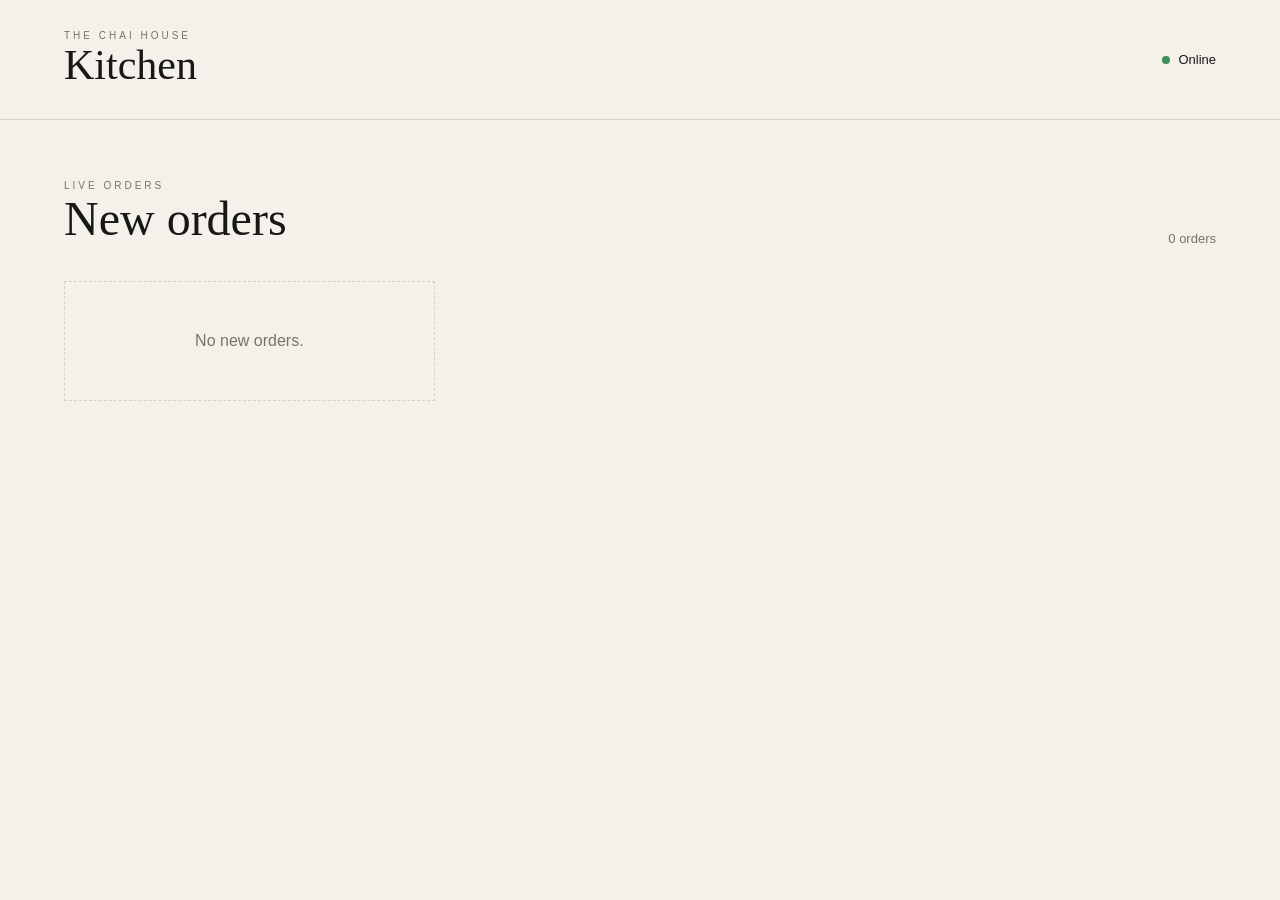
==== admin/index.html @ 70b59c37 "Initial restaurant ordering system" ====
<!DOCTYPE html>
<html lang="en">

<head>

    <meta charset="UTF-8">

    <meta name="viewport"
          content="width=device-width, initial-scale=1.0">

    <title>Kitchen Dashboard</title>

    <link rel="stylesheet" href="style.css">

</head>

<body>

    <header class="dashboard-header">

        <div>
            <p class="eyebrow">THE CHAI HOUSE</p>
            <h1>Kitchen</h1>
        </div>

        <div class="status">
            <span></span>
            Online
        </div>

    </header>


    <main class="dashboard">

        <section class="orders-section">

            <div class="section-title">

                <div>
                    <p class="eyebrow">LIVE ORDERS</p>
                    <h2>New orders</h2>
                </div>

                <span id="orderCount">0 orders</span>

            </div>


            <div id="orders" class="orders">

                <div class="empty-orders">

                    <p>No new orders.</p>

                </div>

            </div>

        </section>

    </main>


    <script src="app.js"></script>

</body>

</html>
---- admin/style.css ----
* {
    margin: 0;
    padding: 0;
    box-sizing: border-box;
}

:root {
    --background: #f4f1eb;
    --surface: #ebe7df;
    --dark: #171715;
    --muted: #77736c;
    --line: rgba(23, 23, 21, 0.14);
}

body {
    background: var(--background);
    color: var(--dark);
    font-family: "DM Sans", sans-serif;
}


/* HEADER */

.dashboard-header {
    padding: 30px 5vw;

    display: flex;
    justify-content: space-between;
    align-items: center;

    border-bottom: 1px solid var(--line);
}

.eyebrow {
    font-size: 10px;
    letter-spacing: 3px;
    color: var(--muted);
}

.dashboard-header h1 {
    font-family: Georgia, serif;
    font-size: 42px;
    font-weight: 400;
}


/* STATUS */

.status {
    display: flex;
    align-items: center;
    gap: 8px;

    font-size: 13px;
}

.status span {
    width: 8px;
    height: 8px;

    background: #3b8f58;

    border-radius: 50%;
}


/* DASHBOARD */

.dashboard {
    padding: 60px 5vw;
}

.section-title {
    display: flex;
    justify-content: space-between;
    align-items: end;

    margin-bottom: 35px;
}

.section-title h2 {
    font-family: Georgia, serif;

    font-size: 48px;
    font-weight: 400;
}

#orderCount {
    color: var(--muted);
    font-size: 13px;
}


/* ORDERS */

.orders {
    display: grid;

    grid-template-columns:
        repeat(auto-fill, minmax(300px, 1fr));

    gap: 20px;
}


/* EMPTY */

.empty-orders {
    padding: 50px;

    border: 1px dashed var(--line);

    color: var(--muted);

    text-align: center;
}
.order-card {
    background: var(--surface);

    padding: 28px;

    border: 1px solid var(--line);

    min-height: 280px;

    display: flex;
    flex-direction: column;

    justify-content: space-between;
}


.order-card-header {
    display: flex;

    justify-content: space-between;

    align-items: flex-start;

    padding-bottom: 20px;

    border-bottom: 1px solid var(--line);
}


.order-card-header h3 {
    font-family: Georgia, serif;

    font-size: 30px;

    font-weight: 400;

    margin-top: 8px;
}


.order-status {
    font-size: 11px;

    text-transform: uppercase;

    letter-spacing: 2px;

    padding: 7px 10px;

    border: 1px solid var(--line);

    border-radius: 20px;
}


.order-items {
    padding: 20px 0;
}


.order-item {
    display: flex;

    justify-content: space-between;

    padding: 8px 0;

    font-size: 14px;
}


.order-item strong {
    font-weight: 500;
}


.order-card-footer {
    display: flex;

    justify-content: space-between;

    align-items: center;

    padding-top: 20px;

    border-top: 1px solid var(--line);
}


.order-card-footer span {
    color: var(--muted);

    font-size: 13px;
}


.order-card-footer strong {
    font-family: Georgia, serif;

    font-size: 24px;

    font-weight: 400;
}
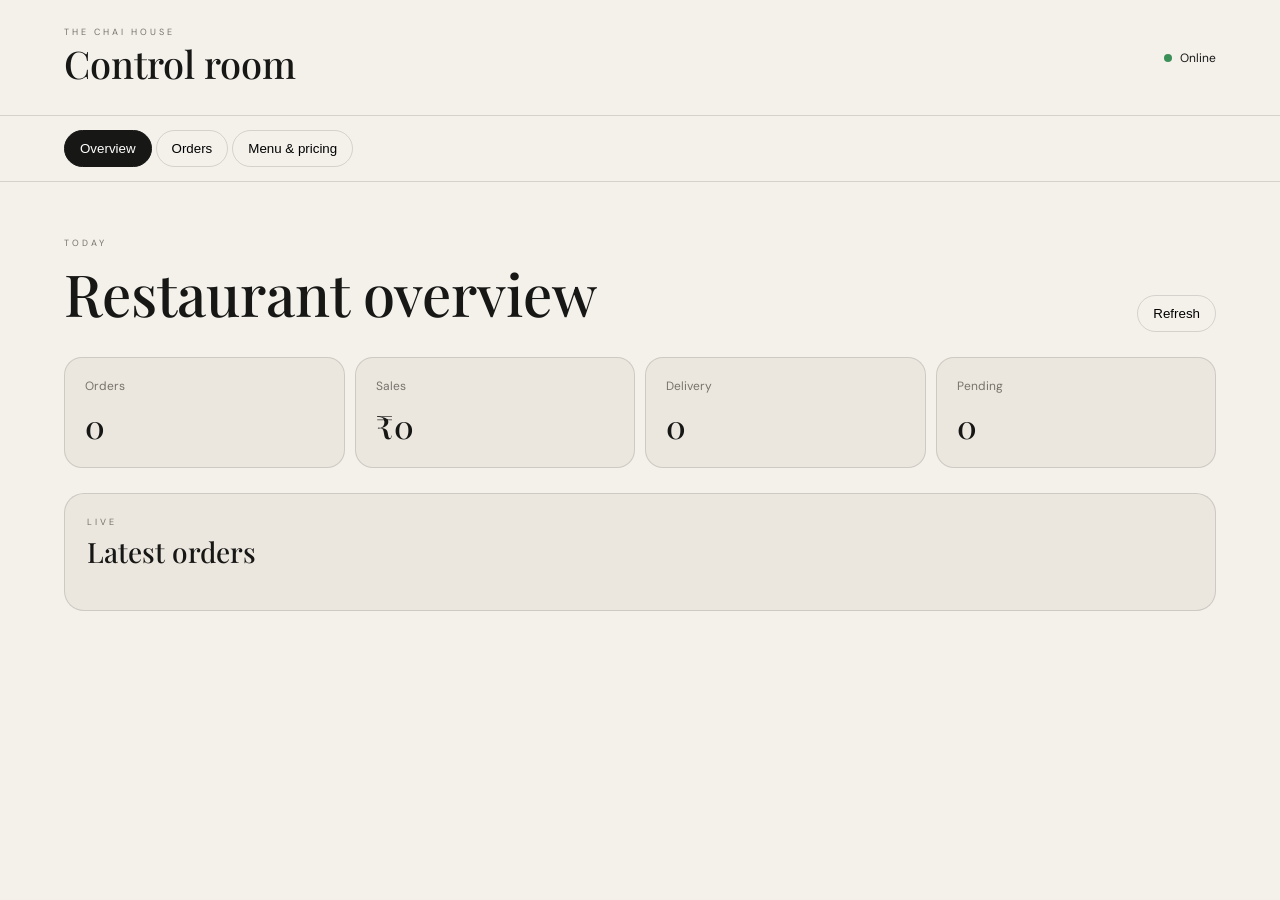
==== commit 4c36899e: "Upgrade restaurant ordering system to V2" ====
--- a/admin/index.html
+++ b/admin/index.html
@@ -1,69 +1,128 @@
-<!DOCTYPE html>
+<!doctype html>
 <html lang="en">
-
-<head>
-
-    <meta charset="UTF-8">
-
-    <meta name="viewport"
-          content="width=device-width, initial-scale=1.0">
-
-    <title>Kitchen Dashboard</title>
-
-    <link rel="stylesheet" href="style.css">
-
-</head>
-
-<body>
-
+  <head>
+    <meta charset="UTF-8" />
+    <meta name="viewport" content="width=device-width, initial-scale=1.0" />
+    <meta name="theme-color" content="#171715" />
+    <title>The Chai House · Admin</title>
+    <link rel="preconnect" href="https://fonts.googleapis.com" />
+    <link rel="preconnect" href="https://fonts.gstatic.com" crossorigin />
+    <link
+      href="https://fonts.googleapis.com/css2?family=DM+Sans:wght@400;500;600&family=Playfair+Display:wght@400;500;600&display=swap"
+      rel="stylesheet"
+    />
+    <link rel="stylesheet" href="style.css" />
+  </head>
+  <body>
     <header class="dashboard-header">
-
-        <div>
-            <p class="eyebrow">THE CHAI HOUSE</p>
-            <h1>Kitchen</h1>
+      <div>
+        <p class="eyebrow">THE CHAI HOUSE</p>
+        <h1>Control room</h1>
+      </div>
+      <div class="status"><span></span> Online</div>
+    </header>
+    <nav class="admin-nav">
+      <button class="tab active" data-tab="dashboard">Overview</button
+      ><button class="tab" data-tab="orders">Orders</button
+      ><button class="tab" data-tab="menu">Menu & pricing</button>
+    </nav>
+    <main class="dashboard">
+      <section class="tab-panel active" id="dashboardPanel">
+        <div class="page-title">
+          <div>
+            <p class="eyebrow">TODAY</p>
+            <h2>Restaurant overview</h2>
+          </div>
+          <button class="refresh" id="refresh">Refresh</button>
         </div>
-
-        <div class="status">
-            <span></span>
-            Online
+        <div class="stats">
+          <article>
+            <span>Orders</span><strong id="statOrders">0</strong>
+          </article>
+          <article>
+            <span>Sales</span><strong id="statSales">₹0</strong>
+          </article>
+          <article>
+            <span>Delivery</span><strong id="statDelivery">0</strong>
+          </article>
+          <article>
+            <span>Pending</span><strong id="statPending">0</strong>
+          </article>
         </div>
-
-    </header>
-
-
-    <main class="dashboard">
-
-        <section class="orders-section">
-
-            <div class="section-title">
-
-                <div>
-                    <p class="eyebrow">LIVE ORDERS</p>
-                    <h2>New orders</h2>
-                </div>
-
-                <span id="orderCount">0 orders</span>
-
-            </div>
-
-
-            <div id="orders" class="orders">
-
-                <div class="empty-orders">
-
-                    <p>No new orders.</p>
-
-                </div>
-
-            </div>
-
-        </section>
-
+        <div class="quick">
+          <div>
+            <p class="eyebrow">LIVE</p>
+            <h3>Latest orders</h3>
+          </div>
+          <div id="latestOrders" class="mini-orders"></div>
+        </div>
+      </section>
+      <section class="tab-panel" id="ordersPanel">
+        <div class="page-title">
+          <div>
+            <p class="eyebrow">LIVE ORDERS</p>
+            <h2>Orders</h2>
+          </div>
+          <span id="orderCount">0 orders</span>
+        </div>
+        <div class="filters">
+          <button class="filter active" data-filter="all">All</button
+          ><button class="filter" data-filter="new">New</button
+          ><button class="filter" data-filter="preparing">Preparing</button
+          ><button class="filter" data-filter="ready">Ready</button
+          ><button class="filter" data-filter="completed">Completed</button
+          ><button class="filter" data-filter="delivery">Delivery</button>
+        </div>
+        <div id="orders" class="orders"></div>
+      </section>
+      <section class="tab-panel" id="menuPanel">
+        <div class="page-title">
+          <div>
+            <p class="eyebrow">MANAGEMENT</p>
+            <h2>Menu & pricing</h2>
+          </div>
+          <button class="primary" id="addItem">+ Add item</button>
+        </div>
+        <p class="helper">
+          Change a price or mark an item sold out here. Customer menus update
+          from the same menu data.
+        </p>
+        <div id="menuAdmin" class="menu-admin"></div>
+      </section>
     </main>
-
-
+    <div class="modal" id="itemModal">
+      <div class="modal-card">
+        <button class="close" id="closeModal">×</button>
+        <p class="eyebrow">MENU ITEM</p>
+        <h2 id="modalTitle">Add item</h2>
+        <form id="itemForm">
+          <input type="hidden" id="itemId" /><label
+            >Name<input id="itemName" required /></label
+          ><label
+            >Category<input
+              id="itemCategory"
+              required
+              placeholder="Main Course" /></label
+          ><label
+            >Price (₹)<input
+              id="itemPrice"
+              type="number"
+              min="0"
+              required /></label
+          ><label
+            >Description<textarea
+              id="itemDescription"
+              rows="3"
+            ></textarea></label
+          ><label>Image URL<input id="itemImage" type="url" /></label
+          ><label class="check"
+            ><input id="itemAvailable" type="checkbox" checked />
+            Available</label
+          ><button class="primary full" type="submit">Save item</button>
+          <p id="itemMessage" class="message"></p>
+        </form>
+      </div>
+    </div>
     <script src="app.js"></script>
-
-</body>
-
-</html>+  </body>
+</html>
--- a/admin/style.css
+++ b/admin/style.css
@@ -1,219 +1,445 @@
 * {
-    margin: 0;
-    padding: 0;
-    box-sizing: border-box;
-}
-
+  box-sizing: border-box;
+  margin: 0;
+  padding: 0;
+}
 :root {
-    --background: #f4f1eb;
-    --surface: #ebe7df;
-    --dark: #171715;
-    --muted: #77736c;
-    --line: rgba(23, 23, 21, 0.14);
-}
-
+  --bg: #f4f1eb;
+  --surface: #ebe7df;
+  --dark: #171715;
+  --muted: #77736c;
+  --line: rgba(23, 23, 21, 0.14);
+  --green: #3b8f58;
+}
 body {
-    background: var(--background);
-    color: var(--dark);
-    font-family: "DM Sans", sans-serif;
-}
-
-
-/* HEADER */
-
+  background: var(--bg);
+  color: var(--dark);
+  font-family: "DM Sans", sans-serif;
+}
 .dashboard-header {
-    padding: 30px 5vw;
-
-    display: flex;
-    justify-content: space-between;
+  padding: 26px 5vw;
+  display: flex;
+  justify-content: space-between;
+  align-items: center;
+  border-bottom: 1px solid var(--line);
+}
+.eyebrow {
+  font-size: 9px;
+  letter-spacing: 3px;
+  color: var(--muted);
+}
+h1,
+h2,
+h3 {
+  font-weight: 400;
+}
+.dashboard-header h1 {
+  font:
+    500 38px "Playfair Display",
+    serif;
+}
+.status {
+  display: flex;
+  align-items: center;
+  gap: 8px;
+  font-size: 12px;
+}
+.status span {
+  width: 8px;
+  height: 8px;
+  border-radius: 50%;
+  background: var(--green);
+}
+.admin-nav {
+  display: flex;
+  gap: 4px;
+  padding: 14px 5vw;
+  border-bottom: 1px solid var(--line);
+  overflow: auto;
+}
+.tab,
+.filter,
+.refresh,
+.edit,
+.availability,
+.delete,
+.primary {
+  border: 1px solid var(--line);
+  background: transparent;
+  border-radius: 22px;
+  padding: 10px 15px;
+  white-space: nowrap;
+  cursor: pointer;
+}
+.tab.active,
+.filter.active,
+.primary {
+  background: var(--dark);
+  color: #fff;
+  border-color: var(--dark);
+}
+.dashboard {
+  padding: 35px 5vw 80px;
+}
+.tab-panel {
+  display: none;
+}
+.tab-panel.active {
+  display: block;
+}
+.page-title {
+  display: flex;
+  justify-content: space-between;
+  align-items: end;
+  margin-bottom: 25px;
+}
+.page-title h2 {
+  font:
+    500 clamp(38px, 6vw, 58px) "Playfair Display",
+    serif;
+  margin-top: 5px;
+}
+.stats {
+  display: grid;
+  grid-template-columns: repeat(2, 1fr);
+  gap: 10px;
+  margin-bottom: 25px;
+}
+.stats article {
+  background: var(--surface);
+  border: 1px solid var(--line);
+  padding: 20px;
+  border-radius: 18px;
+}
+.stats span {
+  display: block;
+  color: var(--muted);
+  font-size: 12px;
+  margin-bottom: 10px;
+}
+.stats strong {
+  font:
+    500 32px "Playfair Display",
+    serif;
+}
+.quick {
+  background: var(--surface);
+  padding: 22px;
+  border: 1px solid var(--line);
+  border-radius: 20px;
+}
+.quick h3 {
+  font:
+    500 28px "Playfair Display",
+    serif;
+  margin-top: 5px;
+}
+.mini-orders {
+  margin-top: 18px;
+}
+.mini-order {
+  display: flex;
+  justify-content: space-between;
+  padding: 14px 0;
+  border-bottom: 1px solid var(--line);
+}
+.mini-order div {
+  display: flex;
+  gap: 12px;
+}
+.mini-order span {
+  color: var(--muted);
+  font-size: 12px;
+}
+.filters {
+  display: flex;
+  gap: 7px;
+  overflow: auto;
+  padding-bottom: 18px;
+}
+.orders {
+  display: grid;
+  grid-template-columns: 1fr;
+  gap: 14px;
+}
+.order-card {
+  background: var(--surface);
+  border: 1px solid var(--line);
+  padding: 20px;
+  border-radius: 20px;
+}
+.order-head {
+  display: flex;
+  justify-content: space-between;
+  gap: 12px;
+  padding-bottom: 16px;
+  border-bottom: 1px solid var(--line);
+}
+.order-head h3 {
+  font:
+    500 27px "Playfair Display",
+    serif;
+  margin: 5px 0;
+}
+.customer {
+  font-size: 12px;
+  color: var(--muted);
+}
+.badge {
+  font-size: 9px;
+  text-transform: uppercase;
+  letter-spacing: 1.5px;
+  border: 1px solid var(--line);
+  height: max-content;
+  padding: 7px 9px;
+  border-radius: 20px;
+}
+.badge.new {
+  background: #fff;
+}
+.badge.preparing {
+  background: #e5d9bd;
+}
+.badge.ready {
+  background: #d8e3d3;
+}
+.badge.completed {
+  opacity: 0.55;
+}
+.nav-button {
+  display: inline-block;
+  margin-top: 14px;
+  color: var(--dark);
+  font-size: 12px;
+  text-decoration: none;
+  border-bottom: 1px solid var(--dark);
+  padding-bottom: 3px;
+}
+.order-items {
+  padding: 16px 0;
+}
+.order-item {
+  display: flex;
+  justify-content: space-between;
+  padding: 7px 0;
+  font-size: 13px;
+}
+.order-bottom {
+  border-top: 1px solid var(--line);
+  padding-top: 15px;
+  display: flex;
+  justify-content: space-between;
+  align-items: center;
+}
+.order-bottom div {
+  display: flex;
+  flex-direction: column;
+  gap: 3px;
+}
+.order-bottom div span {
+  font-size: 11px;
+  color: var(--muted);
+}
+.order-bottom strong {
+  font:
+    500 23px "Playfair Display",
+    serif;
+}
+.status-select {
+  border: 1px solid var(--line);
+  background: var(--bg);
+  padding: 9px;
+  border-radius: 10px;
+}
+.helper {
+  color: var(--muted);
+  font-size: 13px;
+  line-height: 1.6;
+  margin: -10px 0 25px;
+}
+.menu-admin {
+  display: grid;
+  gap: 10px;
+}
+.menu-admin-row {
+  display: grid;
+  grid-template-columns: 72px 1fr auto;
+  gap: 15px;
+  align-items: center;
+  background: var(--surface);
+  padding: 12px;
+  border: 1px solid var(--line);
+  border-radius: 17px;
+}
+.menu-thumb {
+  width: 72px;
+  height: 72px;
+  background: #ddd;
+  border-radius: 12px;
+  overflow: hidden;
+}
+.menu-thumb img {
+  width: 100%;
+  height: 100%;
+  object-fit: cover;
+}
+.menu-info h3 {
+  font:
+    500 23px "Playfair Display",
+    serif;
+  margin: 3px 0;
+}
+.menu-info p:last-child {
+  font-size: 11px;
+  color: var(--muted);
+  max-width: 500px;
+}
+.menu-price {
+  font:
+    500 20px "Playfair Display",
+    serif;
+}
+.menu-actions {
+  display: flex;
+  gap: 5px;
+  align-items: center;
+}
+.availability.on {
+  border-color: #71927a;
+}
+.availability.off {
+  opacity: 0.55;
+}
+.delete {
+  border-color: #b98b8b;
+}
+.modal {
+  position: fixed;
+  inset: 0;
+  background: rgba(0, 0, 0, 0.55);
+  z-index: 50;
+  display: none;
+}
+.modal.open {
+  display: block;
+}
+.modal-card {
+  position: absolute;
+  left: 50%;
+  top: 50%;
+  transform: translate(-50%, -50%);
+  width: min(520px, calc(100% - 28px));
+  max-height: 90vh;
+  overflow: auto;
+  background: var(--bg);
+  border-radius: 22px;
+  padding: 25px;
+}
+.close {
+  position: absolute;
+  right: 20px;
+  top: 15px;
+  border: 0;
+  background: none;
+  font-size: 30px;
+  cursor: pointer;
+}
+.modal-card h2 {
+  font:
+    500 38px "Playfair Display",
+    serif;
+  margin: 5px 0 18px;
+}
+.modal-card label {
+  display: block;
+  font-size: 12px;
+  margin: 12px 0;
+}
+.modal-card input:not([type="checkbox"]),
+.modal-card textarea {
+  display: block;
+  width: 100%;
+  margin-top: 6px;
+  padding: 12px;
+  border: 1px solid var(--line);
+  border-radius: 10px;
+  background: #fff;
+  font: inherit;
+}
+.check {
+  display: flex !important;
+  gap: 8px;
+  align-items: center;
+}
+.full {
+  width: 100%;
+  margin-top: 10px;
+}
+.message {
+  font-size: 12px;
+  color: #a33;
+  margin-top: 8px;
+}
+.empty {
+  padding: 40px;
+  text-align: center;
+  color: var(--muted);
+}
+@media (min-width: 800px) {
+  .stats {
+    grid-template-columns: repeat(4, 1fr);
+  }
+  .orders {
+    grid-template-columns: repeat(2, 1fr);
+  }
+  .menu-admin-row {
+    grid-template-columns: 90px 1fr 90px auto;
+  }
+  .menu-thumb {
+    width: 90px;
+    height: 90px;
+  }
+  .dashboard {
+    padding-top: 55px;
+  }
+}
+@media (max-width: 600px) {
+  .dashboard-header h1 {
+    font-size: 30px;
+  }
+  .status {
+    font-size: 0;
+  }
+  .status span {
+    font-size: 0;
+  }
+  .page-title {
     align-items: center;
-
-    border-bottom: 1px solid var(--line);
-}
-
-.eyebrow {
-    font-size: 10px;
-    letter-spacing: 3px;
-    color: var(--muted);
-}
-
-.dashboard-header h1 {
-    font-family: Georgia, serif;
-    font-size: 42px;
-    font-weight: 400;
-}
-
-
-/* STATUS */
-
-.status {
-    display: flex;
-    align-items: center;
-    gap: 8px;
-
-    font-size: 13px;
-}
-
-.status span {
-    width: 8px;
-    height: 8px;
-
-    background: #3b8f58;
-
-    border-radius: 50%;
-}
-
-
-/* DASHBOARD */
-
-.dashboard {
-    padding: 60px 5vw;
-}
-
-.section-title {
-    display: flex;
-    justify-content: space-between;
-    align-items: end;
-
-    margin-bottom: 35px;
-}
-
-.section-title h2 {
-    font-family: Georgia, serif;
-
-    font-size: 48px;
-    font-weight: 400;
-}
-
-#orderCount {
-    color: var(--muted);
-    font-size: 13px;
-}
-
-
-/* ORDERS */
-
-.orders {
-    display: grid;
-
-    grid-template-columns:
-        repeat(auto-fill, minmax(300px, 1fr));
-
-    gap: 20px;
-}
-
-
-/* EMPTY */
-
-.empty-orders {
-    padding: 50px;
-
-    border: 1px dashed var(--line);
-
-    color: var(--muted);
-
-    text-align: center;
-}
-.order-card {
-    background: var(--surface);
-
-    padding: 28px;
-
-    border: 1px solid var(--line);
-
-    min-height: 280px;
-
-    display: flex;
-    flex-direction: column;
-
-    justify-content: space-between;
-}
-
-
-.order-card-header {
-    display: flex;
-
-    justify-content: space-between;
-
-    align-items: flex-start;
-
-    padding-bottom: 20px;
-
-    border-bottom: 1px solid var(--line);
-}
-
-
-.order-card-header h3 {
-    font-family: Georgia, serif;
-
-    font-size: 30px;
-
-    font-weight: 400;
-
-    margin-top: 8px;
-}
-
-
-.order-status {
-    font-size: 11px;
-
-    text-transform: uppercase;
-
-    letter-spacing: 2px;
-
-    padding: 7px 10px;
-
-    border: 1px solid var(--line);
-
-    border-radius: 20px;
-}
-
-
-.order-items {
-    padding: 20px 0;
-}
-
-
-.order-item {
-    display: flex;
-
-    justify-content: space-between;
-
-    padding: 8px 0;
-
-    font-size: 14px;
-}
-
-
-.order-item strong {
-    font-weight: 500;
-}
-
-
-.order-card-footer {
-    display: flex;
-
-    justify-content: space-between;
-
-    align-items: center;
-
-    padding-top: 20px;
-
-    border-top: 1px solid var(--line);
-}
-
-
-.order-card-footer span {
-    color: var(--muted);
-
-    font-size: 13px;
-}
-
-
-.order-card-footer strong {
-    font-family: Georgia, serif;
-
-    font-size: 24px;
-
-    font-weight: 400;
-}+  }
+  .page-title h2 {
+    font-size: 40px;
+  }
+  .menu-admin-row {
+    grid-template-columns: 60px 1fr;
+  }
+  .menu-thumb {
+    width: 60px;
+    height: 60px;
+  }
+  .menu-price {
+    grid-column: 2;
+  }
+  .menu-actions {
+    grid-column: 1/-1;
+    overflow: auto;
+  }
+  .stats strong {
+    font-size: 27px;
+  }
+  .order-bottom {
+    gap: 10px;
+  }
+  .order-bottom .status-select {
+    max-width: 145px;
+  }
+}
